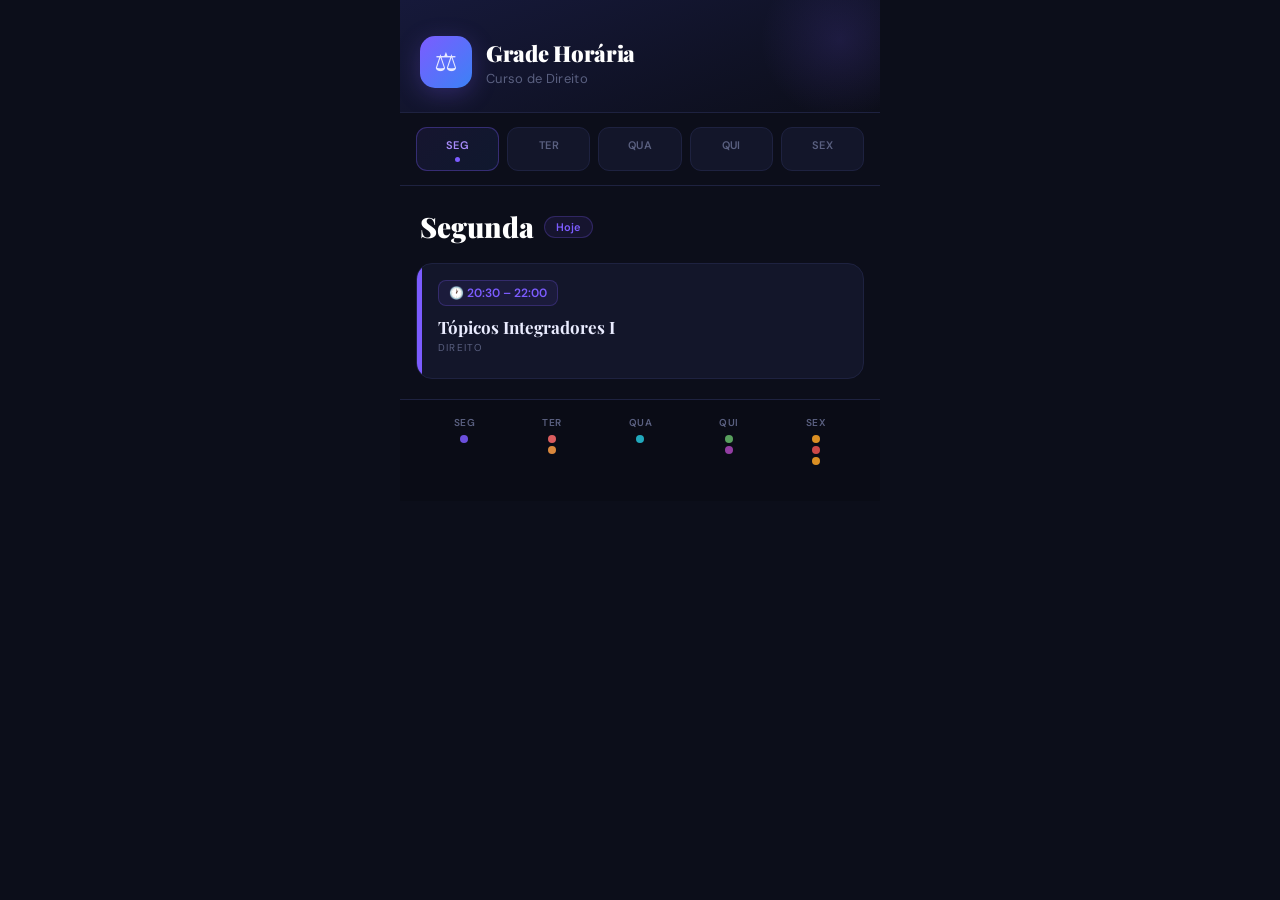
==== index.html @ c8dc082d "alteracao do arquivo index.html" ====
<!DOCTYPE html>
<html lang="pt-BR">
<head>
<meta charset="UTF-8">
<meta name="viewport" content="width=device-width, initial-scale=1.0, maximum-scale=1.0">
<meta name="apple-mobile-web-app-capable" content="yes">
<meta name="apple-mobile-web-app-status-bar-style" content="black-translucent">
<title>Grade Horária — Direito</title>
<style>
  @import url('https://fonts.googleapis.com/css2?family=Playfair+Display:wght@700;900&family=DM+Sans:wght@400;500;600&display=swap');

  *, *::before, *::after { box-sizing: border-box; margin: 0; padding: 0; }

  :root {
    --bg: #0C0E1A;
    --surface: #13162A;
    --border: #1E2240;
    --text: #E8EAFF;
    --muted: #5A6080;
    --accent: #7C5CFF;
    --accent2: #3B82F6;
  }

  body {
    background: var(--bg);
    color: var(--text);
    font-family: 'DM Sans', system-ui, sans-serif;
    min-height: 100vh;
    max-width: 480px;
    margin: 0 auto;
    -webkit-tap-highlight-color: transparent;
  }

  /* HEADER */
  .header {
    padding: 36px 20px 24px;
    background: linear-gradient(160deg, #16193A 0%, var(--bg) 100%);
    border-bottom: 1px solid var(--border);
    position: relative;
    overflow: hidden;
  }
  .header::before {
    content: '';
    position: absolute;
    top: -40px; right: -40px;
    width: 160px; height: 160px;
    background: radial-gradient(circle, #7C5CFF22 0%, transparent 70%);
    border-radius: 50%;
  }
  .header-inner { display: flex; align-items: center; gap: 14px; position: relative; }
  .logo {
    width: 52px; height: 52px;
    border-radius: 15px;
    background: linear-gradient(135deg, #7C5CFF, #3B82F6);
    display: flex; align-items: center; justify-content: center;
    font-size: 26px;
    box-shadow: 0 6px 24px #7C5CFF45;
    flex-shrink: 0;
  }
  .header-text h1 {
    font-family: 'Playfair Display', Georgia, serif;
    font-size: 22px; font-weight: 900;
    color: #fff; letter-spacing: -0.3px;
  }
  .header-text p { font-size: 13px; color: var(--muted); margin-top: 2px; letter-spacing: 0.3px; }

  /* TABS */
  .tabs {
    display: flex; gap: 8px;
    padding: 14px 16px;
    background: var(--bg);
    position: sticky; top: 0; z-index: 100;
    border-bottom: 1px solid var(--border);
  }
  .tab {
    flex: 1;
    padding: 10px 4px 8px;
    border-radius: 11px;
    border: 1px solid var(--border);
    background: var(--surface);
    color: var(--muted);
    cursor: pointer;
    font-family: 'DM Sans', sans-serif;
    font-size: 11px; font-weight: 600;
    letter-spacing: 0.4px;
    display: flex; flex-direction: column; align-items: center; gap: 5px;
    transition: all 0.2s ease;
    -webkit-appearance: none;
    touch-action: manipulation;
  }
  .tab.active {
    background: linear-gradient(135deg, #7C5CFF18, #3B82F618);
    border-color: #7C5CFF55;
    color: #A78BFA;
  }
  .tab-dot {
    width: 5px; height: 5px;
    border-radius: 50%;
    background: #7C5CFF;
    display: none;
  }
  .tab.today .tab-dot { display: block; }

  /* DAY HEADER */
  .day-header {
    padding: 22px 20px 10px;
    display: flex; align-items: center; gap: 10px;
  }
  .day-name {
    font-family: 'Playfair Display', Georgia, serif;
    font-size: 28px; font-weight: 900; color: #fff;
  }
  .today-badge {
    font-size: 11px; font-weight: 600;
    color: var(--accent);
    background: #7C5CFF18;
    border: 1px solid #7C5CFF40;
    padding: 3px 11px; border-radius: 20px;
  }

  /* CLASSES */
  .list { padding: 8px 16px 20px; display: flex; flex-direction: column; gap: 12px; }

  .card {
    background: var(--surface);
    border-radius: 16px;
    border: 1px solid var(--border);
    display: flex; overflow: hidden;
    animation: fadeUp 0.3s ease both;
  }
  .card-accent { width: 5px; flex-shrink: 0; }
  .card-body { padding: 16px; flex: 1; }

  .time-badge {
    display: inline-flex; align-items: center; gap: 5px;
    font-size: 12px; font-weight: 600;
    padding: 4px 10px; border-radius: 8px;
    border: 1px solid;
    margin-bottom: 10px;
    font-family: 'DM Sans', sans-serif;
  }
  .subject-name {
    font-family: 'Playfair Display', Georgia, serif;
    font-size: 17px; font-weight: 700;
    color: #EAECFF; line-height: 1.3;
    margin-bottom: 3px;
  }
  .subject-tag {
    font-size: 10px; color: var(--muted);
    text-transform: uppercase; letter-spacing: 1.2px;
    margin-bottom: 8px;
  }
  .prof {
    display: flex; align-items: center; gap: 6px;
    font-size: 13px; color: #9CA3AF; font-style: italic;
    margin-top: 6px;
  }

  /* FOOTER SUMMARY */
  .footer {
    padding: 16px 20px 36px;
    background: #0A0C16;
    border-top: 1px solid var(--border);
    display: flex; justify-content: space-around;
  }
  .footer-day { display: flex; flex-direction: column; align-items: center; gap: 6px; }
  .footer-label { font-size: 10px; color: var(--muted); font-weight: 600; letter-spacing: 0.5px; }
  .footer-pips { display: flex; flex-direction: column; gap: 3px; align-items: center; }
  .pip { width: 8px; height: 8px; border-radius: 50%; opacity: 0.85; }

  /* EMPTY STATE */
  .empty {
    padding: 60px 20px;
    text-align: center;
    color: var(--muted);
    font-size: 15px;
    line-height: 1.6;
  }
  .empty-icon { font-size: 40px; margin-bottom: 12px; }

  @keyframes fadeUp {
    from { opacity: 0; transform: translateY(10px); }
    to   { opacity: 1; transform: translateY(0); }
  }
</style>
</head>
<body>

<div class="header">
  <div class="header-inner">
    <div class="logo">⚖️</div>
    <div class="header-text">
      <h1>Grade Horária</h1>
      <p>Curso de Direito</p>
    </div>
  </div>
</div>

<div class="tabs" id="tabs"></div>

<div class="day-header">
  <span class="day-name" id="dayName"></span>
  <span class="today-badge" id="todayBadge" style="display:none">Hoje</span>
</div>

<div class="list" id="classList"></div>

<div class="footer" id="footer"></div>

<script>
const schedule = {
  SEG: {
    label: "Segunda",
    classes: [
      { time: "20:30 – 22:00", subject: "Tópicos Integradores I", tag: "Direito", color: "#7C5CFF" }
    ]
  },
  TER: {
    label: "Terça",
    classes: [
      { time: "19:00 – 20:30", subject: "Direito Eleitoral", tag: "Direito", prof: "Prof. Fernanda Rodrigues", color: "#FF6B6B" },
      { time: "20:30 – 22:00", subject: "Direito das Sucessões", tag: "Direito", prof: "Prof. Roberta", color: "#FF9F43" }
    ]
  },
  QUA: {
    label: "Quarta",
    classes: [
      { time: "19:45 – 22:00", subject: "Estágio Supervisionado I", tag: "Direito", color: "#26C6DA" }
    ]
  },
  QUI: {
    label: "Quinta",
    classes: [
      { time: "18:15 – 20:30", subject: "Prática Forense Civil", tag: "Direito", prof: "Prof. Arthur", color: "#66BB6A" },
      { time: "20:30 – 22:00", subject: "Procedimentos no Âmbito da Administração", tag: "Direito", color: "#AB47BC" }
    ]
  },
  SEX: {
    label: "Sexta",
    classes: [
      { time: "18:15 – 19:00", subject: "Direito Individual e Coletivo do Trabalho", tag: "Direito", color: "#FFA726" },
      { time: "19:00 – 20:30", subject: "Legislação Penal e Processual Penal Especial", tag: "Direito", color: "#EF5350" },
      { time: "20:30 – 22:00", subject: "Direito Individual e Coletivo do Trabalho", tag: "Direito", color: "#FFA726" }
    ]
  }
};

const dayKeys = ["SEG","TER","QUA","QUI","SEX"];
const jsDayMap = {1:"SEG",2:"TER",3:"QUA",4:"QUI",5:"SEX"};
const todayKey = jsDayMap[new Date().getDay()] || "SEG";
let activeKey = todayKey;

function renderTabs() {
  const container = document.getElementById("tabs");
  container.innerHTML = "";
  dayKeys.forEach(key => {
    const btn = document.createElement("button");
    btn.className = "tab" + (key === activeKey ? " active" : "") + (key === todayKey ? " today" : "");
    btn.innerHTML = `${key}<span class="tab-dot"></span>`;
    btn.onclick = () => { activeKey = key; render(); };
    container.appendChild(btn);
  });
}

function renderDay() {
  const day = schedule[activeKey];
  document.getElementById("dayName").textContent = day.label;
  document.getElementById("todayBadge").style.display = activeKey === todayKey ? "inline-flex" : "none";

  const list = document.getElementById("classList");
  list.innerHTML = "";

  if (!day.classes.length) {
    list.innerHTML = `<div class="empty"><div class="empty-icon">📭</div>Sem aulas neste dia.</div>`;
    return;
  }

  day.classes.forEach((cls, i) => {
    const card = document.createElement("div");
    card.className = "card";
    card.style.animationDelay = `${i * 80}ms`;
    card.innerHTML = `
      <div class="card-accent" style="background:${cls.color}"></div>
      <div class="card-body">
        <div class="time-badge" style="color:${cls.color};border-color:${cls.color}40;background:${cls.color}15">
          🕐 ${cls.time}
        </div>
        <div class="subject-name">${cls.subject}</div>
        <div class="subject-tag">${cls.tag}</div>
        ${cls.prof ? `<div class="prof">👤 ${cls.prof}</div>` : ""}
      </div>
    `;
    list.appendChild(card);
  });
}

function renderFooter() {
  const footer = document.getElementById("footer");
  footer.innerHTML = "";
  dayKeys.forEach(key => {
    const day = schedule[key];
    const pips = day.classes.map(c => `<div class="pip" style="background:${c.color}"></div>`).join("");
    footer.innerHTML += `
      <div class="footer-day">
        <span class="footer-label">${key}</span>
        <div class="footer-pips">${pips}</div>
      </div>
    `;
  });
}

function render() {
  renderTabs();
  renderDay();
  renderFooter();
}

render();
</script>
</body>
</html>
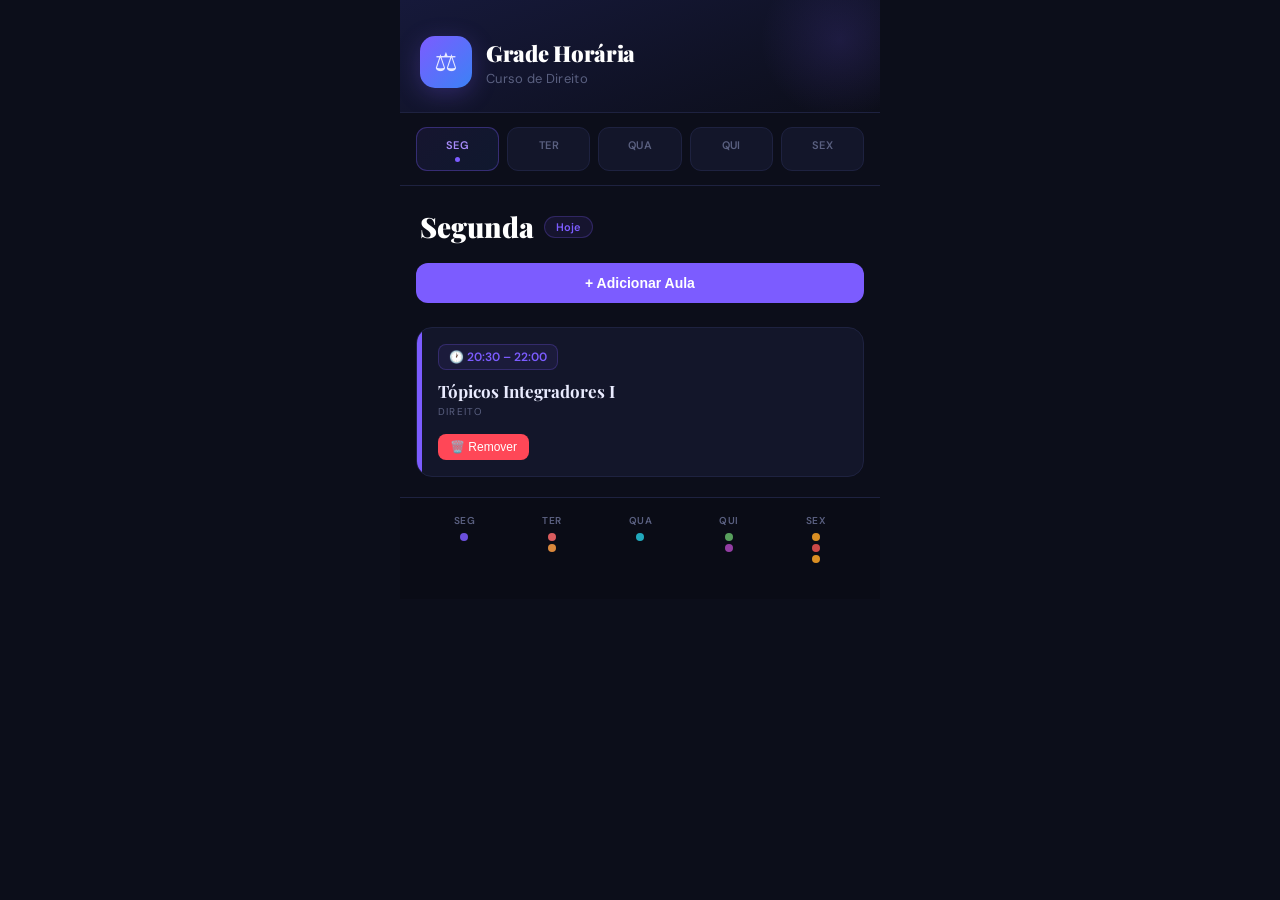
==== commit 15072700: "adicao de botao de adicionar aula e remover aula" ====
--- a/index.html
+++ b/index.html
@@ -178,6 +178,34 @@
   }
   .empty-icon { font-size: 40px; margin-bottom: 12px; }
 
+  /* ADD/REMOVE BUTTONS */
+  .add-btn {
+    width: 100%;
+    padding: 12px;
+    background: var(--accent);
+    color: white;
+    border: none;
+    border-radius: 12px;
+    font-size: 14px;
+    font-weight: 600;
+    cursor: pointer;
+    margin-bottom: 12px;
+    transition: background 0.2s ease;
+  }
+  .add-btn:hover { background: #5a4aff; }
+  .remove-btn {
+    margin-top: 8px;
+    padding: 6px 12px;
+    background: #ff4757;
+    color: white;
+    border: none;
+    border-radius: 8px;
+    font-size: 12px;
+    cursor: pointer;
+    transition: background 0.2s ease;
+  }
+  .remove-btn:hover { background: #ff3742; }
+
   @keyframes fadeUp {
     from { opacity: 0; transform: translateY(10px); }
     to   { opacity: 1; transform: translateY(0); }
@@ -208,7 +236,7 @@
 <div class="footer" id="footer"></div>
 
 <script>
-const schedule = {
+const defaultSchedule = {
   SEG: {
     label: "Segunda",
     classes: [
@@ -244,11 +272,39 @@
     ]
   }
 };
+
+let schedule = JSON.parse(localStorage.getItem('schedule')) || defaultSchedule;
 
 const dayKeys = ["SEG","TER","QUA","QUI","SEX"];
 const jsDayMap = {1:"SEG",2:"TER",3:"QUA",4:"QUI",5:"SEX"};
 const todayKey = jsDayMap[new Date().getDay()] || "SEG";
 let activeKey = todayKey;
+
+function saveSchedule() {
+  localStorage.setItem('schedule', JSON.stringify(schedule));
+}
+
+function addClass(dayKey) {
+  const time = prompt("Horário (ex: 20:30 – 22:00):");
+  if (!time) return;
+  const subject = prompt("Matéria:");
+  if (!subject) return;
+  const tag = prompt("Tag (ex: Direito):") || "Direito";
+  const prof = prompt("Professor (opcional):");
+  const color = prompt("Cor (ex: #7C5CFF):") || "#7C5CFF";
+  
+  schedule[dayKey].classes.push({ time, subject, tag, prof: prof || undefined, color });
+  saveSchedule();
+  render();
+}
+
+function removeClass(dayKey, index) {
+  if (confirm("Remover esta aula?")) {
+    schedule[dayKey].classes.splice(index, 1);
+    saveSchedule();
+    render();
+  }
+}
 
 function renderTabs() {
   const container = document.getElementById("tabs");
@@ -270,8 +326,15 @@
   const list = document.getElementById("classList");
   list.innerHTML = "";
 
+  // Botão adicionar
+  const addBtn = document.createElement("button");
+  addBtn.className = "add-btn";
+  addBtn.textContent = "+ Adicionar Aula";
+  addBtn.onclick = () => addClass(activeKey);
+  list.appendChild(addBtn);
+
   if (!day.classes.length) {
-    list.innerHTML = `<div class="empty"><div class="empty-icon">📭</div>Sem aulas neste dia.</div>`;
+    list.innerHTML += `<div class="empty"><div class="empty-icon">📭</div>Sem aulas neste dia.</div>`;
     return;
   }
 
@@ -288,6 +351,7 @@
         <div class="subject-name">${cls.subject}</div>
         <div class="subject-tag">${cls.tag}</div>
         ${cls.prof ? `<div class="prof">👤 ${cls.prof}</div>` : ""}
+        <button class="remove-btn" onclick="removeClass('${activeKey}', ${i})">🗑️ Remover</button>
       </div>
     `;
     list.appendChild(card);
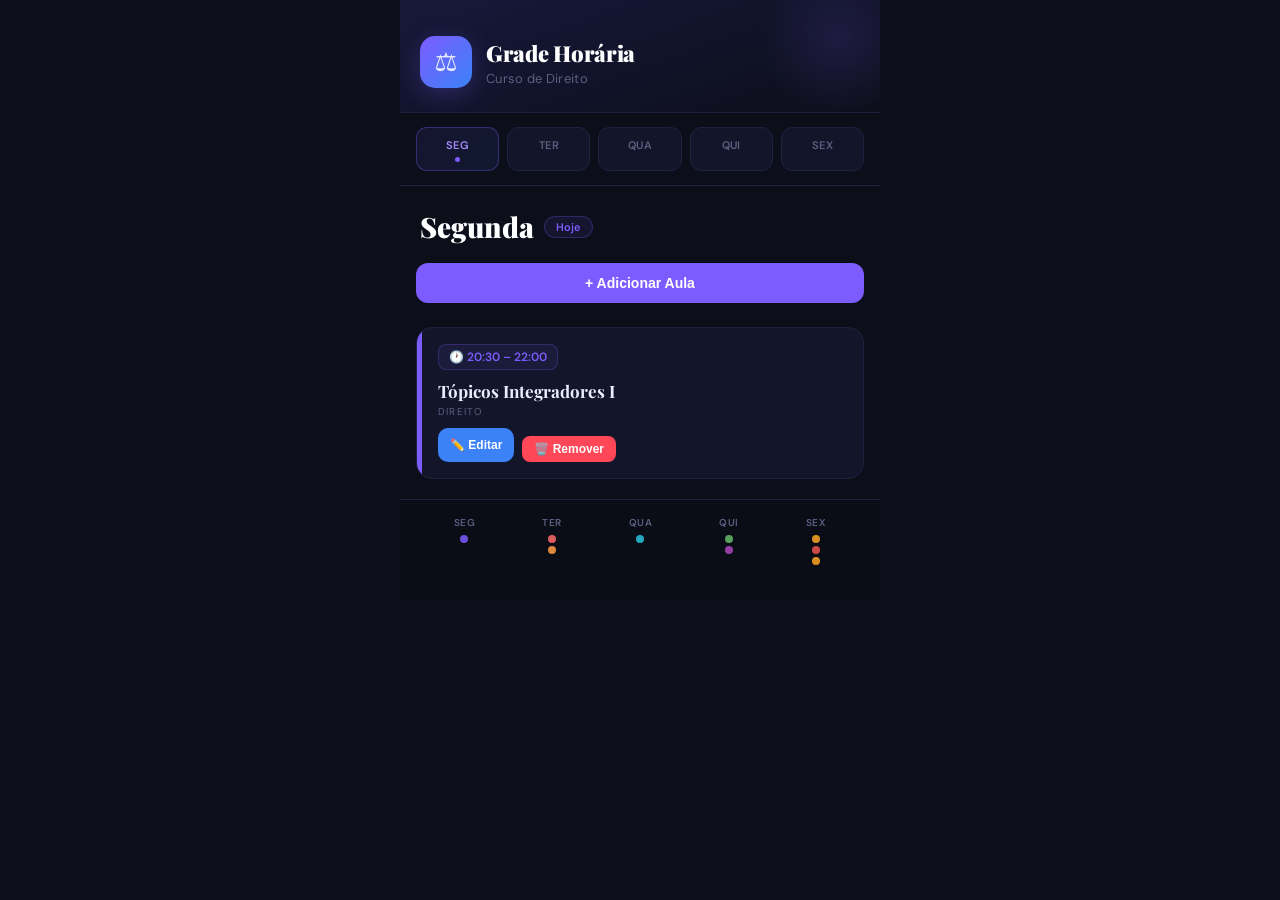
==== commit 6d04a937: "adicionado botão de editar" ====
--- a/index.html
+++ b/index.html
@@ -1,385 +1,41 @@
 <!DOCTYPE html>
 <html lang="pt-BR">
+
 <head>
-<meta charset="UTF-8">
-<meta name="viewport" content="width=device-width, initial-scale=1.0, maximum-scale=1.0">
-<meta name="apple-mobile-web-app-capable" content="yes">
-<meta name="apple-mobile-web-app-status-bar-style" content="black-translucent">
-<title>Grade Horária — Direito</title>
-<style>
-  @import url('https://fonts.googleapis.com/css2?family=Playfair+Display:wght@700;900&family=DM+Sans:wght@400;500;600&display=swap');
+  <meta charset="UTF-8">
+  <meta name="viewport" content="width=device-width, initial-scale=1.0, maximum-scale=1.0">
+  <meta name="apple-mobile-web-app-capable" content="yes">
+  <meta name="apple-mobile-web-app-status-bar-style" content="black-translucent">
+  <title>Grade Horária — Direito</title>
+  <link rel="stylesheet" href="/css/style.css">
+  <link rel="icon" href="/img/icon.png">
 
-  *, *::before, *::after { box-sizing: border-box; margin: 0; padding: 0; }
+</head>
 
-  :root {
-    --bg: #0C0E1A;
-    --surface: #13162A;
-    --border: #1E2240;
-    --text: #E8EAFF;
-    --muted: #5A6080;
-    --accent: #7C5CFF;
-    --accent2: #3B82F6;
-  }
-
-  body {
-    background: var(--bg);
-    color: var(--text);
-    font-family: 'DM Sans', system-ui, sans-serif;
-    min-height: 100vh;
-    max-width: 480px;
-    margin: 0 auto;
-    -webkit-tap-highlight-color: transparent;
-  }
-
-  /* HEADER */
-  .header {
-    padding: 36px 20px 24px;
-    background: linear-gradient(160deg, #16193A 0%, var(--bg) 100%);
-    border-bottom: 1px solid var(--border);
-    position: relative;
-    overflow: hidden;
-  }
-  .header::before {
-    content: '';
-    position: absolute;
-    top: -40px; right: -40px;
-    width: 160px; height: 160px;
-    background: radial-gradient(circle, #7C5CFF22 0%, transparent 70%);
-    border-radius: 50%;
-  }
-  .header-inner { display: flex; align-items: center; gap: 14px; position: relative; }
-  .logo {
-    width: 52px; height: 52px;
-    border-radius: 15px;
-    background: linear-gradient(135deg, #7C5CFF, #3B82F6);
-    display: flex; align-items: center; justify-content: center;
-    font-size: 26px;
-    box-shadow: 0 6px 24px #7C5CFF45;
-    flex-shrink: 0;
-  }
-  .header-text h1 {
-    font-family: 'Playfair Display', Georgia, serif;
-    font-size: 22px; font-weight: 900;
-    color: #fff; letter-spacing: -0.3px;
-  }
-  .header-text p { font-size: 13px; color: var(--muted); margin-top: 2px; letter-spacing: 0.3px; }
-
-  /* TABS */
-  .tabs {
-    display: flex; gap: 8px;
-    padding: 14px 16px;
-    background: var(--bg);
-    position: sticky; top: 0; z-index: 100;
-    border-bottom: 1px solid var(--border);
-  }
-  .tab {
-    flex: 1;
-    padding: 10px 4px 8px;
-    border-radius: 11px;
-    border: 1px solid var(--border);
-    background: var(--surface);
-    color: var(--muted);
-    cursor: pointer;
-    font-family: 'DM Sans', sans-serif;
-    font-size: 11px; font-weight: 600;
-    letter-spacing: 0.4px;
-    display: flex; flex-direction: column; align-items: center; gap: 5px;
-    transition: all 0.2s ease;
-    -webkit-appearance: none;
-    touch-action: manipulation;
-  }
-  .tab.active {
-    background: linear-gradient(135deg, #7C5CFF18, #3B82F618);
-    border-color: #7C5CFF55;
-    color: #A78BFA;
-  }
-  .tab-dot {
-    width: 5px; height: 5px;
-    border-radius: 50%;
-    background: #7C5CFF;
-    display: none;
-  }
-  .tab.today .tab-dot { display: block; }
-
-  /* DAY HEADER */
-  .day-header {
-    padding: 22px 20px 10px;
-    display: flex; align-items: center; gap: 10px;
-  }
-  .day-name {
-    font-family: 'Playfair Display', Georgia, serif;
-    font-size: 28px; font-weight: 900; color: #fff;
-  }
-  .today-badge {
-    font-size: 11px; font-weight: 600;
-    color: var(--accent);
-    background: #7C5CFF18;
-    border: 1px solid #7C5CFF40;
-    padding: 3px 11px; border-radius: 20px;
-  }
-
-  /* CLASSES */
-  .list { padding: 8px 16px 20px; display: flex; flex-direction: column; gap: 12px; }
-
-  .card {
-    background: var(--surface);
-    border-radius: 16px;
-    border: 1px solid var(--border);
-    display: flex; overflow: hidden;
-    animation: fadeUp 0.3s ease both;
-  }
-  .card-accent { width: 5px; flex-shrink: 0; }
-  .card-body { padding: 16px; flex: 1; }
-
-  .time-badge {
-    display: inline-flex; align-items: center; gap: 5px;
-    font-size: 12px; font-weight: 600;
-    padding: 4px 10px; border-radius: 8px;
-    border: 1px solid;
-    margin-bottom: 10px;
-    font-family: 'DM Sans', sans-serif;
-  }
-  .subject-name {
-    font-family: 'Playfair Display', Georgia, serif;
-    font-size: 17px; font-weight: 700;
-    color: #EAECFF; line-height: 1.3;
-    margin-bottom: 3px;
-  }
-  .subject-tag {
-    font-size: 10px; color: var(--muted);
-    text-transform: uppercase; letter-spacing: 1.2px;
-    margin-bottom: 8px;
-  }
-  .prof {
-    display: flex; align-items: center; gap: 6px;
-    font-size: 13px; color: #9CA3AF; font-style: italic;
-    margin-top: 6px;
-  }
-
-  /* FOOTER SUMMARY */
-  .footer {
-    padding: 16px 20px 36px;
-    background: #0A0C16;
-    border-top: 1px solid var(--border);
-    display: flex; justify-content: space-around;
-  }
-  .footer-day { display: flex; flex-direction: column; align-items: center; gap: 6px; }
-  .footer-label { font-size: 10px; color: var(--muted); font-weight: 600; letter-spacing: 0.5px; }
-  .footer-pips { display: flex; flex-direction: column; gap: 3px; align-items: center; }
-  .pip { width: 8px; height: 8px; border-radius: 50%; opacity: 0.85; }
-
-  /* EMPTY STATE */
-  .empty {
-    padding: 60px 20px;
-    text-align: center;
-    color: var(--muted);
-    font-size: 15px;
-    line-height: 1.6;
-  }
-  .empty-icon { font-size: 40px; margin-bottom: 12px; }
-
-  /* ADD/REMOVE BUTTONS */
-  .add-btn {
-    width: 100%;
-    padding: 12px;
-    background: var(--accent);
-    color: white;
-    border: none;
-    border-radius: 12px;
-    font-size: 14px;
-    font-weight: 600;
-    cursor: pointer;
-    margin-bottom: 12px;
-    transition: background 0.2s ease;
-  }
-  .add-btn:hover { background: #5a4aff; }
-  .remove-btn {
-    margin-top: 8px;
-    padding: 6px 12px;
-    background: #ff4757;
-    color: white;
-    border: none;
-    border-radius: 8px;
-    font-size: 12px;
-    cursor: pointer;
-    transition: background 0.2s ease;
-  }
-  .remove-btn:hover { background: #ff3742; }
-
-  @keyframes fadeUp {
-    from { opacity: 0; transform: translateY(10px); }
-    to   { opacity: 1; transform: translateY(0); }
-  }
-</style>
-</head>
 <body>
 
-<div class="header">
-  <div class="header-inner">
-    <div class="logo">⚖️</div>
-    <div class="header-text">
-      <h1>Grade Horária</h1>
-      <p>Curso de Direito</p>
+  <div class="header">
+    <div class="header-inner">
+      <div class="logo">⚖️</div>
+      <div class="header-text">
+        <h1>Grade Horária</h1>
+        <p>Curso de Direito</p>
+      </div>
     </div>
   </div>
-</div>
 
-<div class="tabs" id="tabs"></div>
+  <div class="tabs" id="tabs"></div>
 
-<div class="day-header">
-  <span class="day-name" id="dayName"></span>
-  <span class="today-badge" id="todayBadge" style="display:none">Hoje</span>
-</div>
+  <div class="day-header">
+    <span class="day-name" id="dayName"></span>
+    <span class="today-badge" id="todayBadge" style="display:none">Hoje</span>
+  </div>
 
-<div class="list" id="classList"></div>
+  <div class="list" id="classList"></div>
 
-<div class="footer" id="footer"></div>
+  <div class="footer" id="footer"></div>
 
-<script>
-const defaultSchedule = {
-  SEG: {
-    label: "Segunda",
-    classes: [
-      { time: "20:30 – 22:00", subject: "Tópicos Integradores I", tag: "Direito", color: "#7C5CFF" }
-    ]
-  },
-  TER: {
-    label: "Terça",
-    classes: [
-      { time: "19:00 – 20:30", subject: "Direito Eleitoral", tag: "Direito", prof: "Prof. Fernanda Rodrigues", color: "#FF6B6B" },
-      { time: "20:30 – 22:00", subject: "Direito das Sucessões", tag: "Direito", prof: "Prof. Roberta", color: "#FF9F43" }
-    ]
-  },
-  QUA: {
-    label: "Quarta",
-    classes: [
-      { time: "19:45 – 22:00", subject: "Estágio Supervisionado I", tag: "Direito", color: "#26C6DA" }
-    ]
-  },
-  QUI: {
-    label: "Quinta",
-    classes: [
-      { time: "18:15 – 20:30", subject: "Prática Forense Civil", tag: "Direito", prof: "Prof. Arthur", color: "#66BB6A" },
-      { time: "20:30 – 22:00", subject: "Procedimentos no Âmbito da Administração", tag: "Direito", color: "#AB47BC" }
-    ]
-  },
-  SEX: {
-    label: "Sexta",
-    classes: [
-      { time: "18:15 – 19:00", subject: "Direito Individual e Coletivo do Trabalho", tag: "Direito", color: "#FFA726" },
-      { time: "19:00 – 20:30", subject: "Legislação Penal e Processual Penal Especial", tag: "Direito", color: "#EF5350" },
-      { time: "20:30 – 22:00", subject: "Direito Individual e Coletivo do Trabalho", tag: "Direito", color: "#FFA726" }
-    ]
-  }
-};
+  <script src="/js/script.js"></script>
+</body>
 
-let schedule = JSON.parse(localStorage.getItem('schedule')) || defaultSchedule;
-
-const dayKeys = ["SEG","TER","QUA","QUI","SEX"];
-const jsDayMap = {1:"SEG",2:"TER",3:"QUA",4:"QUI",5:"SEX"};
-const todayKey = jsDayMap[new Date().getDay()] || "SEG";
-let activeKey = todayKey;
-
-function saveSchedule() {
-  localStorage.setItem('schedule', JSON.stringify(schedule));
-}
-
-function addClass(dayKey) {
-  const time = prompt("Horário (ex: 20:30 – 22:00):");
-  if (!time) return;
-  const subject = prompt("Matéria:");
-  if (!subject) return;
-  const tag = prompt("Tag (ex: Direito):") || "Direito";
-  const prof = prompt("Professor (opcional):");
-  const color = prompt("Cor (ex: #7C5CFF):") || "#7C5CFF";
-  
-  schedule[dayKey].classes.push({ time, subject, tag, prof: prof || undefined, color });
-  saveSchedule();
-  render();
-}
-
-function removeClass(dayKey, index) {
-  if (confirm("Remover esta aula?")) {
-    schedule[dayKey].classes.splice(index, 1);
-    saveSchedule();
-    render();
-  }
-}
-
-function renderTabs() {
-  const container = document.getElementById("tabs");
-  container.innerHTML = "";
-  dayKeys.forEach(key => {
-    const btn = document.createElement("button");
-    btn.className = "tab" + (key === activeKey ? " active" : "") + (key === todayKey ? " today" : "");
-    btn.innerHTML = `${key}<span class="tab-dot"></span>`;
-    btn.onclick = () => { activeKey = key; render(); };
-    container.appendChild(btn);
-  });
-}
-
-function renderDay() {
-  const day = schedule[activeKey];
-  document.getElementById("dayName").textContent = day.label;
-  document.getElementById("todayBadge").style.display = activeKey === todayKey ? "inline-flex" : "none";
-
-  const list = document.getElementById("classList");
-  list.innerHTML = "";
-
-  // Botão adicionar
-  const addBtn = document.createElement("button");
-  addBtn.className = "add-btn";
-  addBtn.textContent = "+ Adicionar Aula";
-  addBtn.onclick = () => addClass(activeKey);
-  list.appendChild(addBtn);
-
-  if (!day.classes.length) {
-    list.innerHTML += `<div class="empty"><div class="empty-icon">📭</div>Sem aulas neste dia.</div>`;
-    return;
-  }
-
-  day.classes.forEach((cls, i) => {
-    const card = document.createElement("div");
-    card.className = "card";
-    card.style.animationDelay = `${i * 80}ms`;
-    card.innerHTML = `
-      <div class="card-accent" style="background:${cls.color}"></div>
-      <div class="card-body">
-        <div class="time-badge" style="color:${cls.color};border-color:${cls.color}40;background:${cls.color}15">
-          🕐 ${cls.time}
-        </div>
-        <div class="subject-name">${cls.subject}</div>
-        <div class="subject-tag">${cls.tag}</div>
-        ${cls.prof ? `<div class="prof">👤 ${cls.prof}</div>` : ""}
-        <button class="remove-btn" onclick="removeClass('${activeKey}', ${i})">🗑️ Remover</button>
-      </div>
-    `;
-    list.appendChild(card);
-  });
-}
-
-function renderFooter() {
-  const footer = document.getElementById("footer");
-  footer.innerHTML = "";
-  dayKeys.forEach(key => {
-    const day = schedule[key];
-    const pips = day.classes.map(c => `<div class="pip" style="background:${c.color}"></div>`).join("");
-    footer.innerHTML += `
-      <div class="footer-day">
-        <span class="footer-label">${key}</span>
-        <div class="footer-pips">${pips}</div>
-      </div>
-    `;
-  });
-}
-
-function render() {
-  renderTabs();
-  renderDay();
-  renderFooter();
-}
-
-render();
-</script>
-</body>
-</html>
+</html>
--- a/css/style.css
+++ b/css/style.css
@@ -0,0 +1,362 @@
+@import url('https://fonts.googleapis.com/css2?family=Playfair+Display:wght@700;900&family=DM+Sans:wght@400;500;600&display=swap');
+
+*,
+*::before,
+*::after {
+    box-sizing: border-box;
+    margin: 0;
+    padding: 0;
+}
+
+:root {
+    --bg: #0C0E1A;
+    --surface: #13162A;
+    --border: #1E2240;
+    --text: #E8EAFF;
+    --muted: #5A6080;
+    --accent: #7C5CFF;
+    --accent2: #3B82F6;
+}
+
+body {
+    background: var(--bg);
+    color: var(--text);
+    font-family: 'DM Sans', system-ui, sans-serif;
+    min-height: 100vh;
+    max-width: 480px;
+    margin: 0 auto;
+    -webkit-tap-highlight-color: transparent;
+}
+
+/* HEADER */
+.header {
+    padding: 36px 20px 24px;
+    background: linear-gradient(160deg, #16193A 0%, var(--bg) 100%);
+    border-bottom: 1px solid var(--border);
+    position: relative;
+    overflow: hidden;
+}
+
+.header::before {
+    content: '';
+    position: absolute;
+    top: -40px;
+    right: -40px;
+    width: 160px;
+    height: 160px;
+    background: radial-gradient(circle, #7C5CFF22 0%, transparent 70%);
+    border-radius: 50%;
+}
+
+.header-inner {
+    display: flex;
+    align-items: center;
+    gap: 14px;
+    position: relative;
+}
+
+.logo {
+    width: 52px;
+    height: 52px;
+    border-radius: 15px;
+    background: linear-gradient(135deg, #7C5CFF, #3B82F6);
+    display: flex;
+    align-items: center;
+    justify-content: center;
+    font-size: 26px;
+    box-shadow: 0 6px 24px #7C5CFF45;
+    flex-shrink: 0;
+}
+
+.header-text h1 {
+    font-family: 'Playfair Display', Georgia, serif;
+    font-size: 22px;
+    font-weight: 900;
+    color: #fff;
+    letter-spacing: -0.3px;
+}
+
+.header-text p {
+    font-size: 13px;
+    color: var(--muted);
+    margin-top: 2px;
+    letter-spacing: 0.3px;
+}
+
+/* TABS */
+.tabs {
+    display: flex;
+    gap: 8px;
+    padding: 14px 16px;
+    background: var(--bg);
+    position: sticky;
+    top: 0;
+    z-index: 100;
+    border-bottom: 1px solid var(--border);
+}
+
+.tab {
+    flex: 1;
+    padding: 10px 4px 8px;
+    border-radius: 11px;
+    border: 1px solid var(--border);
+    background: var(--surface);
+    color: var(--muted);
+    cursor: pointer;
+    font-family: 'DM Sans', sans-serif;
+    font-size: 11px;
+    font-weight: 600;
+    letter-spacing: 0.4px;
+    display: flex;
+    flex-direction: column;
+    align-items: center;
+    gap: 5px;
+    transition: all 0.2s ease;
+    -webkit-appearance: none;
+    touch-action: manipulation;
+}
+
+.tab.active {
+    background: linear-gradient(135deg, #7C5CFF18, #3B82F618);
+    border-color: #7C5CFF55;
+    color: #A78BFA;
+}
+
+.tab-dot {
+    width: 5px;
+    height: 5px;
+    border-radius: 50%;
+    background: #7C5CFF;
+    display: none;
+}
+
+.tab.today .tab-dot {
+    display: block;
+}
+
+/* DAY HEADER */
+.day-header {
+    padding: 22px 20px 10px;
+    display: flex;
+    align-items: center;
+    gap: 10px;
+}
+
+.day-name {
+    font-family: 'Playfair Display', Georgia, serif;
+    font-size: 28px;
+    font-weight: 900;
+    color: #fff;
+}
+
+.today-badge {
+    font-size: 11px;
+    font-weight: 600;
+    color: var(--accent);
+    background: #7C5CFF18;
+    border: 1px solid #7C5CFF40;
+    padding: 3px 11px;
+    border-radius: 20px;
+}
+
+/* CLASSES */
+.list {
+    padding: 8px 16px 20px;
+    display: flex;
+    flex-direction: column;
+    gap: 12px;
+}
+
+.card {
+    background: var(--surface);
+    border-radius: 16px;
+    border: 1px solid var(--border);
+    display: flex;
+    overflow: hidden;
+    animation: fadeUp 0.3s ease both;
+}
+
+.card-accent {
+    width: 5px;
+    flex-shrink: 0;
+}
+
+.card-body {
+    padding: 16px;
+    flex: 1;
+}
+
+.time-badge {
+    display: inline-flex;
+    align-items: center;
+    gap: 5px;
+    font-size: 12px;
+    font-weight: 600;
+    padding: 4px 10px;
+    border-radius: 8px;
+    border: 1px solid;
+    margin-bottom: 10px;
+    font-family: 'DM Sans', sans-serif;
+}
+
+.subject-name {
+    font-family: 'Playfair Display', Georgia, serif;
+    font-size: 17px;
+    font-weight: 700;
+    color: #EAECFF;
+    line-height: 1.3;
+    margin-bottom: 3px;
+}
+
+.subject-tag {
+    font-size: 10px;
+    color: var(--muted);
+    text-transform: uppercase;
+    letter-spacing: 1.2px;
+    margin-bottom: 8px;
+}
+
+.prof {
+    display: flex;
+    align-items: center;
+    gap: 6px;
+    font-size: 13px;
+    color: #9CA3AF;
+    font-style: italic;
+    margin-top: 6px;
+}
+
+.card-buttons {
+    display: flex;
+    flex-wrap: wrap;
+    gap: 8px;
+    margin-top: 10px;
+}
+
+.edit-btn,
+.remove-btn {
+    padding: 8px 12px;
+    border: none;
+    border-radius: 10px;
+    font-size: 12px;
+    font-weight: 600;
+    cursor: pointer;
+    transition: background 0.2s ease;
+}
+
+.edit-btn {
+    background: #3B82F6;
+    color: white;
+}
+
+.edit-btn:hover {
+    background: #2563eb;
+}
+
+.remove-btn {
+    margin-top: 0;
+    background: #ff4757;
+    color: white;
+}
+
+.remove-btn:hover {
+    background: #ff3742;
+}
+
+/* FOOTER SUMMARY */
+.footer {
+    padding: 16px 20px 36px;
+    background: #0A0C16;
+    border-top: 1px solid var(--border);
+    display: flex;
+    justify-content: space-around;
+}
+
+.footer-day {
+    display: flex;
+    flex-direction: column;
+    align-items: center;
+    gap: 6px;
+}
+
+.footer-label {
+    font-size: 10px;
+    color: var(--muted);
+    font-weight: 600;
+    letter-spacing: 0.5px;
+}
+
+.footer-pips {
+    display: flex;
+    flex-direction: column;
+    gap: 3px;
+    align-items: center;
+}
+
+.pip {
+    width: 8px;
+    height: 8px;
+    border-radius: 50%;
+    opacity: 0.85;
+}
+
+/* EMPTY STATE */
+.empty {
+    padding: 60px 20px;
+    text-align: center;
+    color: var(--muted);
+    font-size: 15px;
+    line-height: 1.6;
+}
+
+.empty-icon {
+    font-size: 40px;
+    margin-bottom: 12px;
+}
+
+/* ADD/REMOVE BUTTONS */
+.add-btn {
+    width: 100%;
+    padding: 12px;
+    background: var(--accent);
+    color: white;
+    border: none;
+    border-radius: 12px;
+    font-size: 14px;
+    font-weight: 600;
+    cursor: pointer;
+    margin-bottom: 12px;
+    transition: background 0.2s ease;
+}
+
+.add-btn:hover {
+    background: #5a4aff;
+}
+
+.remove-btn {
+    margin-top: 8px;
+    padding: 6px 12px;
+    background: #ff4757;
+    color: white;
+    border: none;
+    border-radius: 8px;
+    font-size: 12px;
+    cursor: pointer;
+    transition: background 0.2s ease;
+}
+
+.remove-btn:hover {
+    background: #ff3742;
+}
+
+@keyframes fadeUp {
+    from {
+        opacity: 0;
+        transform: translateY(10px);
+    }
+
+    to {
+        opacity: 1;
+        transform: translateY(0);
+    }
+}
